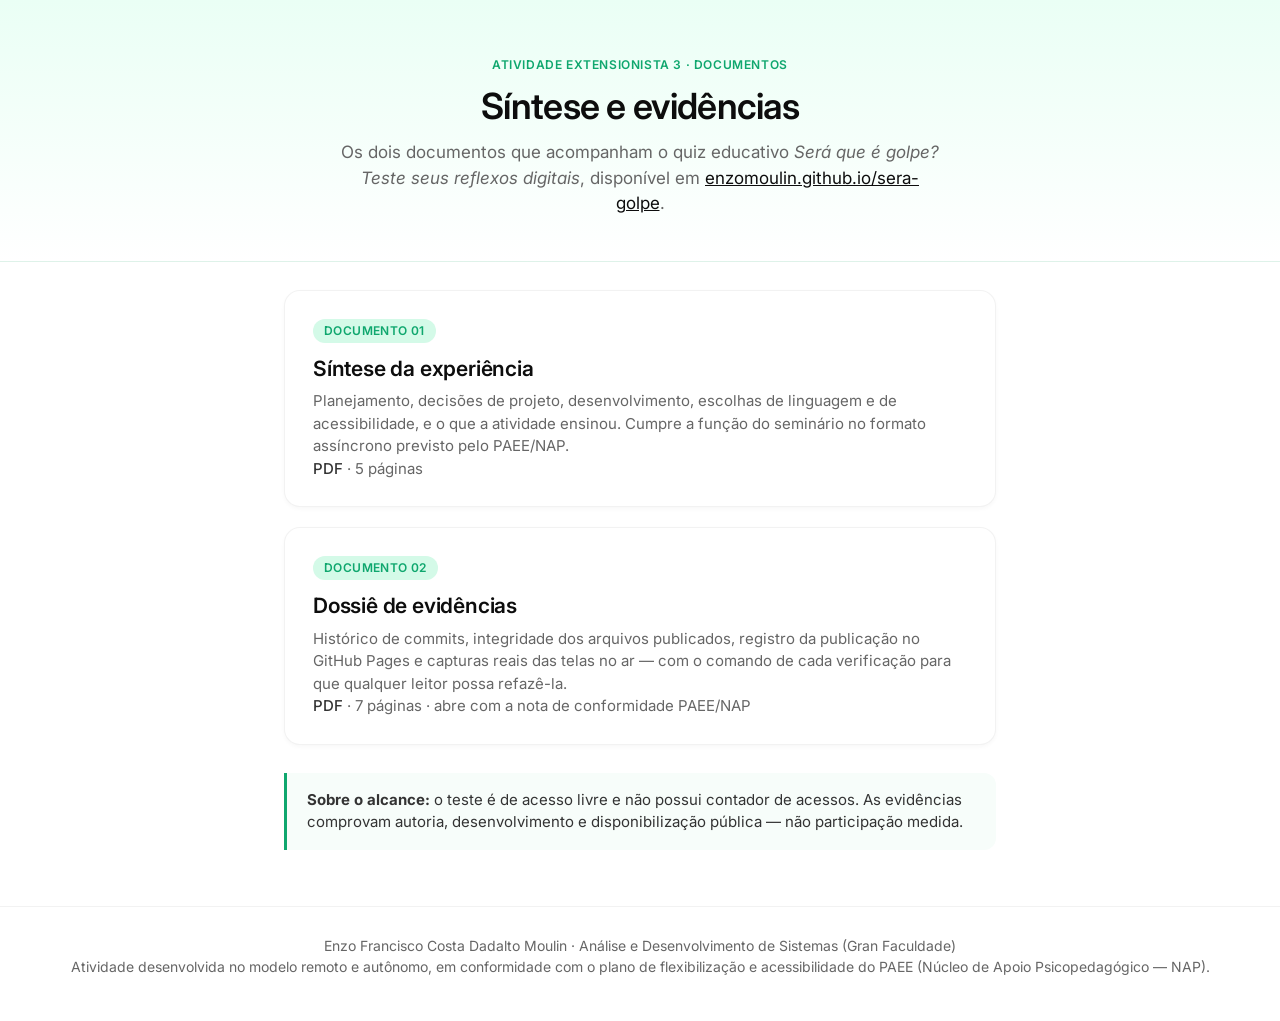
==== evidencias/index.html @ ccf0840c "Evidências: publica a síntese e o dossiê da AE3 Adiciona a pasta evidencias/ com os dois PDFs da ent" ====
<!DOCTYPE html>
<html lang="pt-BR">
<head>
<meta charset="UTF-8">
<meta name="viewport" content="width=device-width, initial-scale=1.0">
<meta name="description" content="Documentos da Atividade Extensionista 3: síntese da experiência e dossiê de evidências do quiz Será que é golpe?">
<meta name="robots" content="index, follow">
<title>Documentos da AE3 — Será que é golpe?</title>
<link rel="preconnect" href="https://fonts.googleapis.com">
<link rel="preconnect" href="https://fonts.gstatic.com" crossorigin>
<link href="https://fonts.googleapis.com/css2?family=Inter:wght@400;500;600&display=swap" rel="stylesheet">
<style>
  :root {
    --text: #0d0d0d;
    --body: #333333;
    --muted: #666666;
    --bg: #ffffff;
    --border-soft: rgba(0, 0, 0, 0.05);
    --brand: #0fa76e;
    --brand-bg: #d4fae8;
  }
  * { box-sizing: border-box; }
  body {
    font-family: 'Inter', system-ui, -apple-system, 'Segoe UI', Roboto, sans-serif;
    color: var(--body); background: var(--bg); margin: 0; padding: 0;
    font-size: 17px; line-height: 1.5;
  }
  .hero {
    background: linear-gradient(180deg, #eafff5 0%, #ffffff 100%);
    border-bottom: 1px solid var(--border-soft);
    text-align: center; padding: 56px 24px 44px;
  }
  .hero-inner { max-width: 760px; margin: 0 auto; }
  .kicker {
    font-size: 12px; font-weight: 600; letter-spacing: 0.6px;
    text-transform: uppercase; color: var(--brand); margin: 0 0 12px;
  }
  .hero h1 {
    color: var(--text); font-size: 36px; line-height: 1.12;
    letter-spacing: -0.7px; font-weight: 600; margin: 0;
  }
  .hero .sub { color: var(--muted); font-size: 17px; margin: 14px auto 0; max-width: 600px; }
  .container { max-width: 760px; margin: 0 auto; padding: 8px 24px 24px; }
  .doc {
    display: block; text-decoration: none; color: inherit;
    background: #fff; border: 1px solid var(--border-soft); border-radius: 16px;
    padding: 26px 28px; margin: 20px 0;
    box-shadow: rgba(0, 0, 0, 0.03) 0 2px 4px;
    transition: border-color 0.15s ease, transform 0.15s ease, box-shadow 0.15s ease;
  }
  .doc:hover, .doc:focus-visible {
    border-color: var(--brand); transform: translateY(-1px);
    box-shadow: rgba(15, 167, 110, 0.10) 0 6px 18px;
    outline: none;
  }
  .doc:focus-visible { outline: 2px solid var(--brand); outline-offset: 3px; }
  .num {
    display: inline-block; background: var(--brand-bg); color: var(--brand);
    font-size: 12px; font-weight: 600; letter-spacing: 0.4px;
    border-radius: 9999px; padding: 3px 11px; margin-bottom: 10px;
  }
  .doc h2 { color: var(--text); font-size: 21px; font-weight: 600; letter-spacing: -0.2px; margin: 0 0 6px; }
  .doc p { margin: 0; color: var(--muted); font-size: 15px; }
  .meta { margin-top: 12px; font-size: 13px; color: var(--muted); }
  .meta strong { color: var(--body); font-weight: 500; }
  .note {
    border-left: 3px solid var(--brand); background: #f7fdfa;
    border-radius: 0 12px 12px 0; padding: 16px 20px; margin: 28px 0 8px;
    font-size: 15px; color: var(--body);
  }
  .note p { margin: 0; }
  .footer {
    text-align: center; font-size: 14px; color: var(--muted);
    padding: 28px 24px 44px; border-top: 1px solid var(--border-soft); margin-top: 24px;
  }
  a { color: var(--text); }
  a:hover { color: var(--brand); }
  @media (max-width: 640px) {
    .hero { padding: 44px 20px 34px; }
    .hero h1 { font-size: 28px; }
    .doc { padding: 22px; }
  }
</style>
</head>
<body>
<header class="hero">
  <div class="hero-inner">
    <p class="kicker">Atividade Extensionista 3 · Documentos</p>
    <h1>Síntese e evidências</h1>
    <p class="sub">Os dois documentos que acompanham o quiz educativo
    <em>Será que é golpe? Teste seus reflexos digitais</em>, disponível em
    <a href="https://enzomoulin.github.io/sera-golpe/">enzomoulin.github.io/sera-golpe</a>.</p>
  </div>
</header>

<main class="container">
  <a class="doc" href="01-sintese-ae3.pdf">
    <span class="num">DOCUMENTO 01</span>
    <h2>Síntese da experiência</h2>
    <p>Planejamento, decisões de projeto, desenvolvimento, escolhas de linguagem e de
    acessibilidade, e o que a atividade ensinou. Cumpre a função do seminário no formato
    assíncrono previsto pelo PAEE/NAP.</p>
    <p class="meta"><strong>PDF</strong> · 5 páginas</p>
  </a>

  <a class="doc" href="02-dossie-evidencias-ae3.pdf">
    <span class="num">DOCUMENTO 02</span>
    <h2>Dossiê de evidências</h2>
    <p>Histórico de commits, integridade dos arquivos publicados, registro da publicação
    no GitHub Pages e capturas reais das telas no ar — com o comando de cada verificação
    para que qualquer leitor possa refazê-la.</p>
    <p class="meta"><strong>PDF</strong> · 7 páginas · abre com a nota de conformidade PAEE/NAP</p>
  </a>

  <div class="note">
    <p><strong>Sobre o alcance:</strong> o teste é de acesso livre e não possui contador
    de acessos. As evidências comprovam autoria, desenvolvimento e disponibilização
    pública — não participação medida.</p>
  </div>
</main>

<footer class="footer">
  Enzo Francisco Costa Dadalto Moulin · Análise e Desenvolvimento de Sistemas (Gran Faculdade)<br>
  Atividade desenvolvida no modelo remoto e autônomo, em conformidade com o plano de
  flexibilização e acessibilidade do PAEE (Núcleo de Apoio Psicopedagógico — NAP).
</footer>
</body>
</html>
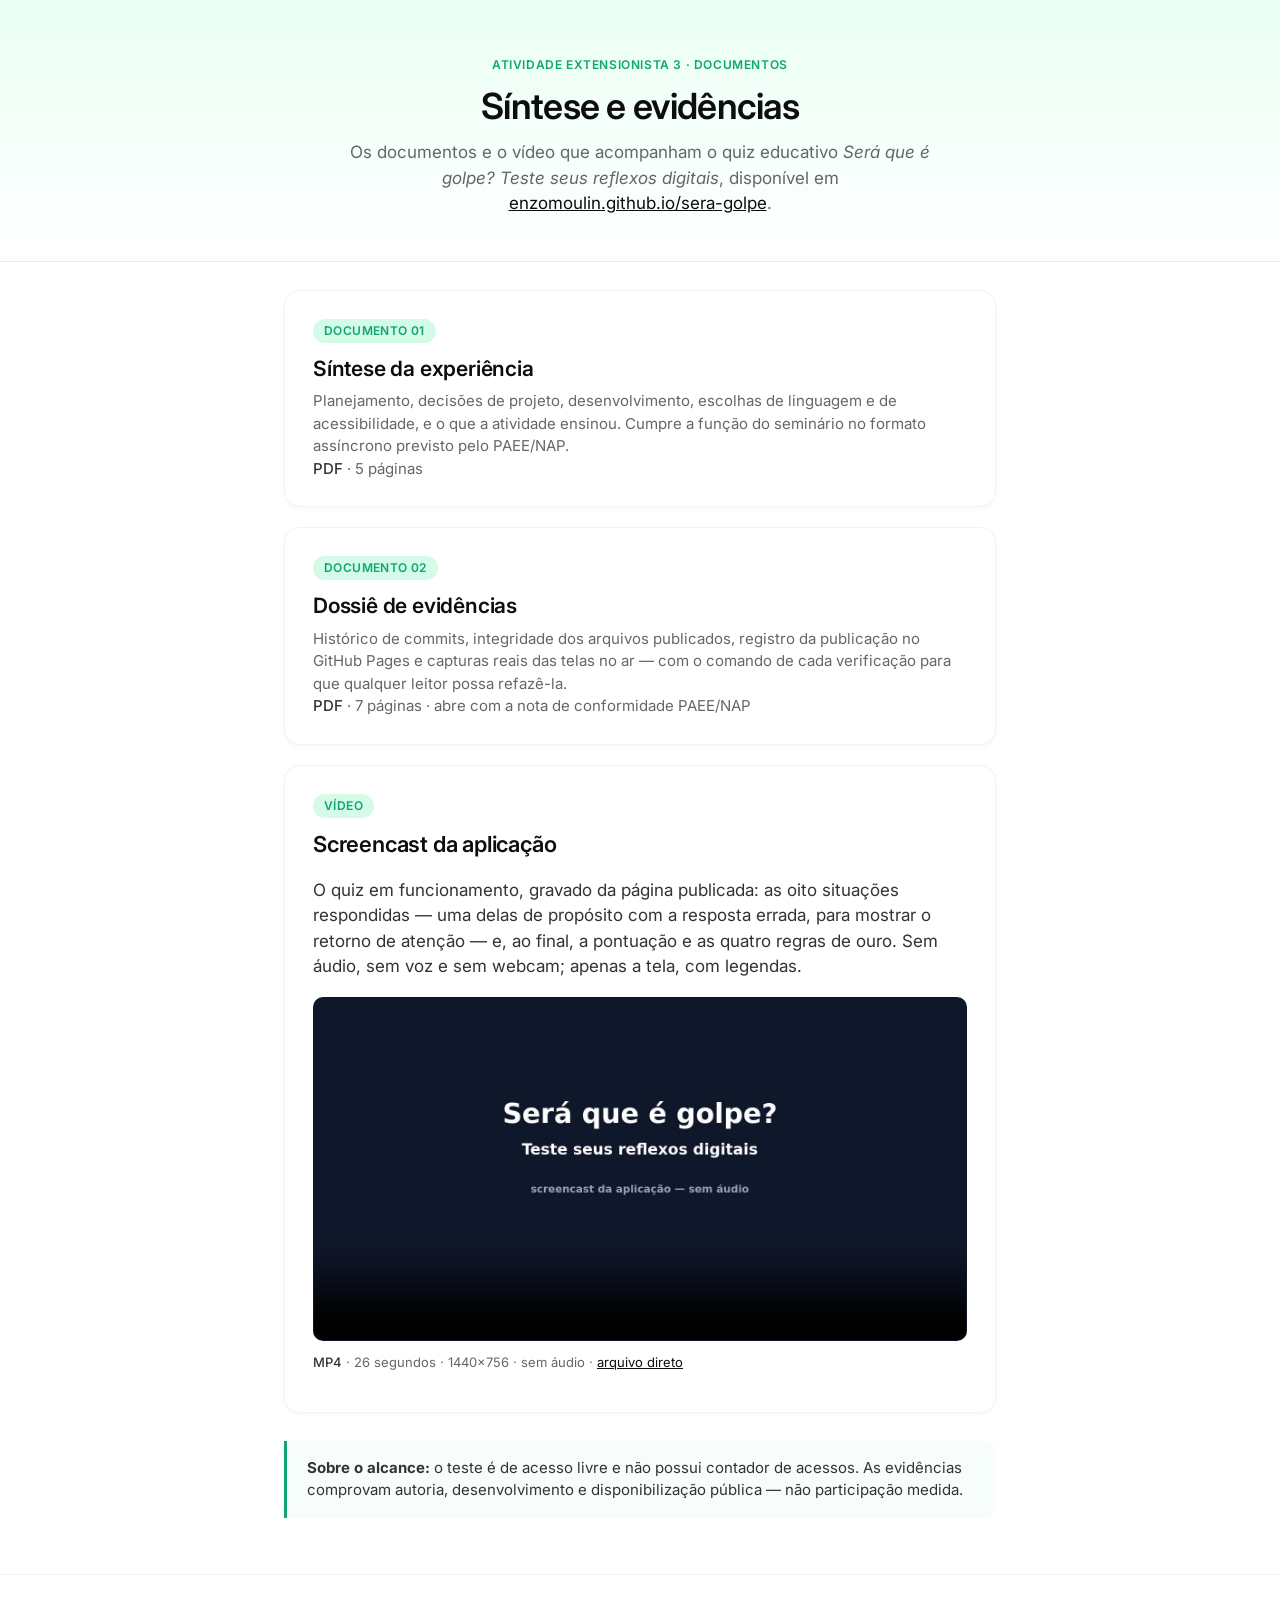
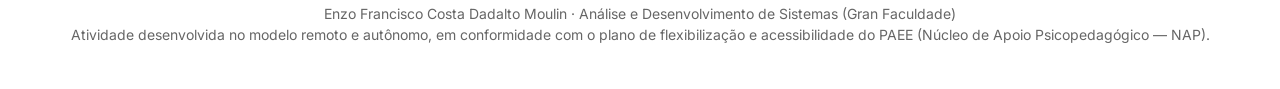
==== commit 510cd1f0: "Evidências: screencast da aplicação na página de documentos Vídeo de 26 s, sem áudio e legendado, gr" ====
--- a/evidencias/index.html
+++ b/evidencias/index.html
@@ -63,6 +63,19 @@
   .doc p { margin: 0; color: var(--muted); font-size: 15px; }
   .meta { margin-top: 12px; font-size: 13px; color: var(--muted); }
   .meta strong { color: var(--body); font-weight: 500; }
+  .video-card {
+    background: #fff; border: 1px solid var(--border-soft); border-radius: 16px;
+    padding: 26px 28px; margin: 20px 0;
+    box-shadow: rgba(0, 0, 0, 0.03) 0 2px 4px;
+  }
+  .video-card h2 {
+    color: var(--text); font-size: 22px; font-weight: 600; margin: 0 0 8px;
+    letter-spacing: -0.2px;
+  }
+  .video-card video {
+    display: block; width: 100%; height: auto; margin: 16px 0 12px;
+    border-radius: 10px; background: #0f172a; border: 1px solid var(--border-soft);
+  }
   .note {
     border-left: 3px solid var(--brand); background: #f7fdfa;
     border-radius: 0 12px 12px 0; padding: 16px 20px; margin: 28px 0 8px;
@@ -87,14 +100,14 @@
   <div class="hero-inner">
     <p class="kicker">Atividade Extensionista 3 · Documentos</p>
     <h1>Síntese e evidências</h1>
-    <p class="sub">Os dois documentos que acompanham o quiz educativo
+    <p class="sub">Os documentos e o vídeo que acompanham o quiz educativo
     <em>Será que é golpe? Teste seus reflexos digitais</em>, disponível em
     <a href="https://enzomoulin.github.io/sera-golpe/">enzomoulin.github.io/sera-golpe</a>.</p>
   </div>
 </header>
 
 <main class="container">
-  <a class="doc" href="01-sintese-ae3.pdf">
+  <a class="doc" href="01-sintese-ae3.pdf" target="_blank" rel="noopener">
     <span class="num">DOCUMENTO 01</span>
     <h2>Síntese da experiência</h2>
     <p>Planejamento, decisões de projeto, desenvolvimento, escolhas de linguagem e de
@@ -103,7 +116,7 @@
     <p class="meta"><strong>PDF</strong> · 5 páginas</p>
   </a>
 
-  <a class="doc" href="02-dossie-evidencias-ae3.pdf">
+  <a class="doc" href="02-dossie-evidencias-ae3.pdf" target="_blank" rel="noopener">
     <span class="num">DOCUMENTO 02</span>
     <h2>Dossiê de evidências</h2>
     <p>Histórico de commits, integridade dos arquivos publicados, registro da publicação
@@ -111,6 +124,21 @@
     para que qualquer leitor possa refazê-la.</p>
     <p class="meta"><strong>PDF</strong> · 7 páginas · abre com a nota de conformidade PAEE/NAP</p>
   </a>
+
+  <div class="video-card">
+    <span class="num">VÍDEO</span>
+    <h2>Screencast da aplicação</h2>
+    <p>O quiz em funcionamento, gravado da página publicada: as oito situações respondidas — uma
+    delas de propósito com a resposta errada, para mostrar o retorno de atenção — e, ao final, a
+    pontuação e as quatro regras de ouro. Sem áudio, sem voz e sem webcam; apenas a tela, com
+    legendas.</p>
+    <video controls preload="metadata" poster="screencast-ae3-poster.jpg">
+      <source src="screencast-ae3.mp4" type="video/mp4">
+      Seu navegador não reproduz o vídeo. <a href="screencast-ae3.mp4">Baixar o arquivo</a>.
+    </video>
+    <p class="meta"><strong>MP4</strong> · 26 segundos · 1440×756 · sem áudio ·
+    <a href="screencast-ae3.mp4">arquivo direto</a></p>
+  </div>
 
   <div class="note">
     <p><strong>Sobre o alcance:</strong> o teste é de acesso livre e não possui contador
